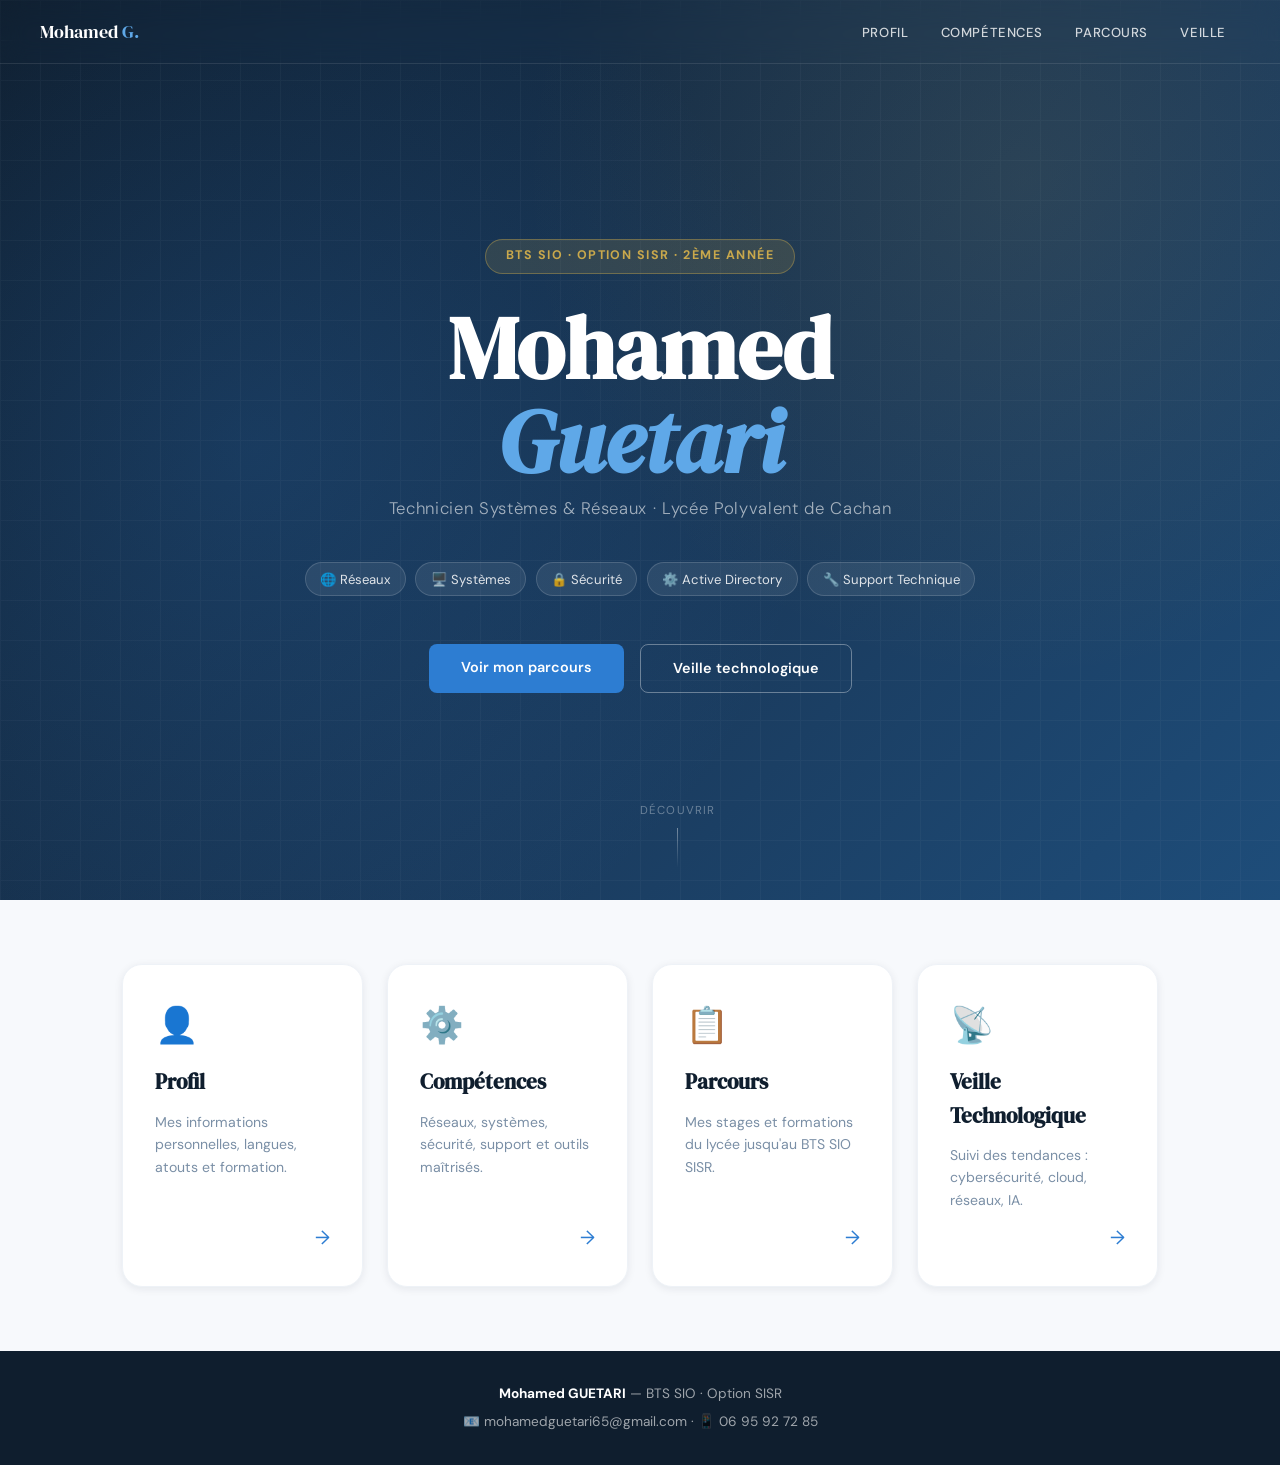
==== index.html @ c725b851 "Add files via upload" ====
<!DOCTYPE html>
<html lang="fr">
<head>
<meta charset="UTF-8">
<meta name="viewport" content="width=device-width, initial-scale=1.0">
<title>Portfolio – Mohamed GUETARI</title>
<link rel="stylesheet" href="shared.css">
<style>
body { padding-top: 0; }
#hero {
  min-height: 100vh;
  background: linear-gradient(135deg, var(--navy) 0%, var(--blue) 60%, #1e4d7a 100%);
  display: flex; align-items: center; justify-content: center;
  text-align: center; padding: 6rem 2rem 4rem;
  position: relative; overflow: hidden;
}
#hero::before {
  content: ''; position: absolute; inset: 0;
  background-image:
    radial-gradient(circle at 20% 50%, rgba(45,125,210,0.18) 0%, transparent 50%),
    radial-gradient(circle at 80% 20%, rgba(201,168,76,0.1) 0%, transparent 40%);
}
.hero-grid {
  position: absolute; inset: 0; opacity: 0.04;
  background-image: linear-gradient(var(--gray-300) 1px, transparent 1px),
                    linear-gradient(90deg, var(--gray-300) 1px, transparent 1px);
  background-size: 40px 40px;
}
.hero-content { position: relative; z-index: 1; max-width: 720px; }
.hero-badge {
  display: inline-block;
  background: rgba(201,168,76,0.15); border: 1px solid rgba(201,168,76,0.4);
  color: var(--gold); font-size: 0.78rem; font-weight: 700;
  letter-spacing: 0.12em; text-transform: uppercase;
  padding: 0.4rem 1.2rem; border-radius: 50px; margin-bottom: 1.8rem;
  animation: fadeUp 0.6s ease both;
}
.hero-name {
  font-family: 'DM Serif Display', serif;
  font-size: clamp(3rem, 8vw, 5.5rem);
  color: white; line-height: 1.05; margin-bottom: 0.5rem;
  animation: fadeUp 0.6s 0.1s ease both;
}
.hero-name em { color: var(--accent-light); font-style: italic; }
.hero-title {
  font-size: 1.05rem; color: rgba(255,255,255,0.6);
  font-weight: 300; margin-bottom: 2.5rem;
  animation: fadeUp 0.6s 0.2s ease both;
  letter-spacing: 0.04em;
}
.hero-tags {
  display: flex; flex-wrap: wrap; gap: 0.6rem;
  justify-content: center; margin-bottom: 3rem;
  animation: fadeUp 0.6s 0.3s ease both;
}
.tag {
  background: rgba(255,255,255,0.08); border: 1px solid rgba(255,255,255,0.15);
  color: rgba(255,255,255,0.85); font-size: 0.82rem;
  padding: 0.35rem 0.9rem; border-radius: 50px;
}
.hero-cta {
  display: flex; gap: 1rem; flex-wrap: wrap; justify-content: center;
  animation: fadeUp 0.6s 0.4s ease both;
}
.btn {
  display: inline-block; padding: 0.75rem 2rem;
  border-radius: 8px; font-weight: 600; font-size: 0.9rem;
  text-decoration: none; transition: all 0.25s;
}
.btn-primary { background: var(--accent); color: white; }
.btn-primary:hover { background: var(--accent-light); transform: translateY(-2px); box-shadow: 0 8px 20px rgba(45,125,210,0.4); }
.btn-outline { background: transparent; border: 1.5px solid rgba(255,255,255,0.35); color: white; }
.btn-outline:hover { border-color: white; transform: translateY(-2px); }

.hero-scroll {
  position: absolute; bottom: 2rem; left: 50%; transform: translateX(-50%);
  display: flex; flex-direction: column; align-items: center; gap: 0.5rem;
  animation: fadeUp 0.6s 0.9s ease both;
}
.hero-scroll span { color: rgba(255,255,255,0.35); font-size: 0.72rem; letter-spacing: 0.1em; text-transform: uppercase; }
.scroll-line {
  width: 1px; height: 40px;
  background: linear-gradient(to bottom, rgba(255,255,255,0.4), transparent);
  animation: scrollPulse 2s ease-in-out infinite;
}
@keyframes scrollPulse { 0%,100%{opacity:.4} 50%{opacity:1} }

/* NAV inside hero page */
nav { background: transparent; border-bottom: 1px solid rgba(255,255,255,0.1); box-shadow: none; }
nav.scrolled { background: rgba(255,255,255,0.95); border-bottom-color: var(--gray-100); box-shadow: var(--shadow-sm); }
nav.scrolled .nav-logo { color: var(--navy); }
nav.scrolled .nav-links a { color: var(--gray-700); }
.nav-logo-hero { font-family: 'DM Serif Display', serif; font-size: 1.15rem; color: white; text-decoration: none; }
.nav-logo-hero span { color: var(--accent-light); }
.nav-links-hero a { color: rgba(255,255,255,0.8); }
.nav-links-hero a:hover { color: white; background: rgba(255,255,255,0.1); }

/* CARDS GRID */
.pages-grid {
  display: grid; grid-template-columns: repeat(auto-fit, minmax(230px, 1fr));
  gap: 1.5rem; max-width: 1100px; margin: 4rem auto; padding: 0 2rem;
}
.page-card {
  background: white; border-radius: var(--radius-lg);
  padding: 2rem; text-decoration: none; color: var(--text);
  border: 1px solid var(--gray-100); box-shadow: var(--shadow-sm);
  transition: all 0.25s; display: flex; flex-direction: column; gap: 0.75rem;
  animation: fadeUp 0.5s ease both;
}
.page-card:hover { transform: translateY(-5px); box-shadow: var(--shadow-lg); border-color: var(--accent-light); }
.page-card-icon { font-size: 2.2rem; }
.page-card h3 { font-family: 'DM Serif Display', serif; font-size: 1.3rem; color: var(--navy); }
.page-card p { font-size: 0.88rem; color: var(--gray-500); flex: 1; }
.page-card-arrow { font-size: 1.2rem; color: var(--accent); align-self: flex-end; transition: transform 0.2s; }
.page-card:hover .page-card-arrow { transform: translateX(4px); }
</style>
</head>
<body>
<nav id="mainNav">
  <a href="index.html" class="nav-logo-hero">Mohamed <span>G.</span></a>
  <ul class="nav-links nav-links-hero">
    <li><a href="profil.html">Profil</a></li>
    <li><a href="competences.html">Compétences</a></li>
    <li><a href="parcours.html">Parcours</a></li>
    <li><a href="veille.html">Veille</a></li>
  </ul>
</nav>

<section id="hero">
  <div class="hero-grid"></div>
  <div class="hero-content">
    <div class="hero-badge">BTS SIO · Option SISR · 2ème année</div>
    <h1 class="hero-name">Mohamed<br><em>Guetari</em></h1>
    <p class="hero-title">Technicien Systèmes & Réseaux · Lycée Polyvalent de Cachan</p>
    <div class="hero-tags">
      <span class="tag">🌐 Réseaux</span>
      <span class="tag">🖥️ Systèmes</span>
      <span class="tag">🔒 Sécurité</span>
      <span class="tag">⚙️ Active Directory</span>
      <span class="tag">🔧 Support Technique</span>
    </div>
    <div class="hero-cta">
      <a href="parcours.html" class="btn btn-primary">Voir mon parcours</a>
      <a href="veille.html" class="btn btn-outline">Veille technologique</a>
    </div>
  </div>
  <div class="hero-scroll">
    <span>Découvrir</span>
    <div class="scroll-line"></div>
  </div>
</section>

<div class="pages-grid">
  <a href="profil.html" class="page-card" style="animation-delay:0.1s">
    <div class="page-card-icon">👤</div>
    <h3>Profil</h3>
    <p>Mes informations personnelles, langues, atouts et formation.</p>
    <div class="page-card-arrow">→</div>
  </a>
  <a href="competences.html" class="page-card" style="animation-delay:0.2s">
    <div class="page-card-icon">⚙️</div>
    <h3>Compétences</h3>
    <p>Réseaux, systèmes, sécurité, support et outils maîtrisés.</p>
    <div class="page-card-arrow">→</div>
  </a>
  <a href="parcours.html" class="page-card" style="animation-delay:0.3s">
    <div class="page-card-icon">📋</div>
    <h3>Parcours</h3>
    <p>Mes stages et formations du lycée jusqu'au BTS SIO SISR.</p>
    <div class="page-card-arrow">→</div>
  </a>
  <a href="veille.html" class="page-card" style="animation-delay:0.4s">
    <div class="page-card-icon">📡</div>
    <h3>Veille Technologique</h3>
    <p>Suivi des tendances : cybersécurité, cloud, réseaux, IA.</p>
    <div class="page-card-arrow">→</div>
  </a>
</div>

<footer>
  <p><strong>Mohamed GUETARI</strong> — BTS SIO · Option SISR</p>
  <p style="margin-top:0.4rem">📧 mohamedguetari65@gmail.com · 📱 06 95 92 72 85</p>
</footer>

<script>
  window.addEventListener('scroll', () => {
    document.getElementById('mainNav').classList.toggle('scrolled', window.scrollY > 80);
  });
</script>
</body>
</html>
---- shared.css ----
@import url('https://fonts.googleapis.com/css2?family=DM+Serif+Display:ital@0;1&family=DM+Sans:wght@300;400;500;600&display=swap');

:root {
  --navy: #0f1e2e;
  --blue: #1a3a5c;
  --accent: #2d7dd2;
  --accent-light: #5fa8e8;
  --gold: #c9a84c;
  --white: #ffffff;
  --off-white: #f7f9fc;
  --gray-100: #eef2f7;
  --gray-300: #c8d3df;
  --gray-500: #7a8fa6;
  --gray-700: #3d5166;
  --text: #1a2533;
  --shadow-sm: 0 2px 8px rgba(15,30,46,0.08);
  --shadow-md: 0 6px 24px rgba(15,30,46,0.12);
  --shadow-lg: 0 16px 48px rgba(15,30,46,0.16);
  --radius: 12px;
  --radius-lg: 20px;
}

* { margin: 0; padding: 0; box-sizing: border-box; }
html { scroll-behavior: smooth; }
body {
  font-family: 'DM Sans', sans-serif;
  background: var(--off-white);
  color: var(--text);
  line-height: 1.6;
  padding-top: 64px;
}

/* NAV */
nav {
  position: fixed; top: 0; left: 0; right: 0; z-index: 100;
  background: rgba(255,255,255,0.95);
  backdrop-filter: blur(12px);
  border-bottom: 1px solid var(--gray-100);
  padding: 0 2.5rem;
  display: flex; align-items: center; justify-content: space-between;
  height: 64px;
  box-shadow: var(--shadow-sm);
}
.nav-logo {
  font-family: 'DM Serif Display', serif;
  font-size: 1.15rem; color: var(--navy); text-decoration: none;
}
.nav-logo span { color: var(--accent); }
.nav-links { display: flex; gap: 0.25rem; list-style: none; }
.nav-links a {
  text-decoration: none; color: var(--gray-700);
  font-size: 0.82rem; font-weight: 500; letter-spacing: 0.04em;
  text-transform: uppercase; padding: 0.5rem 0.9rem; border-radius: 8px;
  transition: all 0.2s;
}
.nav-links a:hover { color: var(--accent); background: var(--gray-100); }
.nav-links a.active { color: var(--accent); background: #e3f0fb; }

/* PAGE HEADER */
.page-header {
  background: linear-gradient(135deg, var(--navy) 0%, var(--blue) 100%);
  padding: 4rem 2rem 3rem;
  text-align: center;
  position: relative; overflow: hidden;
}
.page-header::before {
  content: ''; position: absolute; inset: 0;
  background-image: linear-gradient(var(--gray-300) 1px, transparent 1px),
                    linear-gradient(90deg, var(--gray-300) 1px, transparent 1px);
  background-size: 40px 40px; opacity: 0.04;
}
.page-header-badge {
  display: inline-block;
  background: rgba(201,168,76,0.15); border: 1px solid rgba(201,168,76,0.4);
  color: var(--gold); font-size: 0.75rem; font-weight: 700;
  letter-spacing: 0.12em; text-transform: uppercase;
  padding: 0.35rem 1.2rem; border-radius: 50px; margin-bottom: 1rem;
}
.page-header h1 {
  font-family: 'DM Serif Display', serif;
  font-size: clamp(2rem, 5vw, 3.5rem); color: white; line-height: 1.1;
  position: relative;
}
.page-header p { color: rgba(255,255,255,0.6); margin-top: 0.75rem; font-size: 1rem; }

/* CONTENT */
.content { max-width: 1100px; margin: 0 auto; padding: 4rem 2rem 6rem; }
.section-label {
  display: inline-flex; align-items: center; gap: 0.5rem;
  font-size: 0.75rem; font-weight: 700; letter-spacing: 0.15em;
  text-transform: uppercase; color: var(--accent); margin-bottom: 0.5rem;
}
.section-label::before { content: ''; display: block; width: 24px; height: 2px; background: var(--accent); }
.section-title {
  font-family: 'DM Serif Display', serif;
  font-size: clamp(1.6rem, 3vw, 2.2rem); color: var(--navy); margin-bottom: 0.5rem;
}
.section-sub { color: var(--gray-500); font-size: 0.95rem; margin-bottom: 2.5rem; }

/* FOOTER */
footer {
  background: var(--navy); color: rgba(255,255,255,0.6);
  text-align: center; padding: 2rem;
  font-size: 0.85rem;
}
footer strong { color: white; }

/* CARDS */
.card {
  background: white; border-radius: var(--radius); padding: 1.75rem;
  border: 1px solid var(--gray-100); box-shadow: var(--shadow-sm);
  transition: transform 0.25s, box-shadow 0.25s;
}
.card:hover { transform: translateY(-3px); box-shadow: var(--shadow-md); }

@keyframes fadeUp {
  from { opacity: 0; transform: translateY(18px); }
  to { opacity: 1; transform: translateY(0); }
}
.fade { animation: fadeUp 0.5s ease both; }

@media (max-width: 768px) {
  .nav-links a span { display: none; }
  nav { padding: 0 1rem; }
}
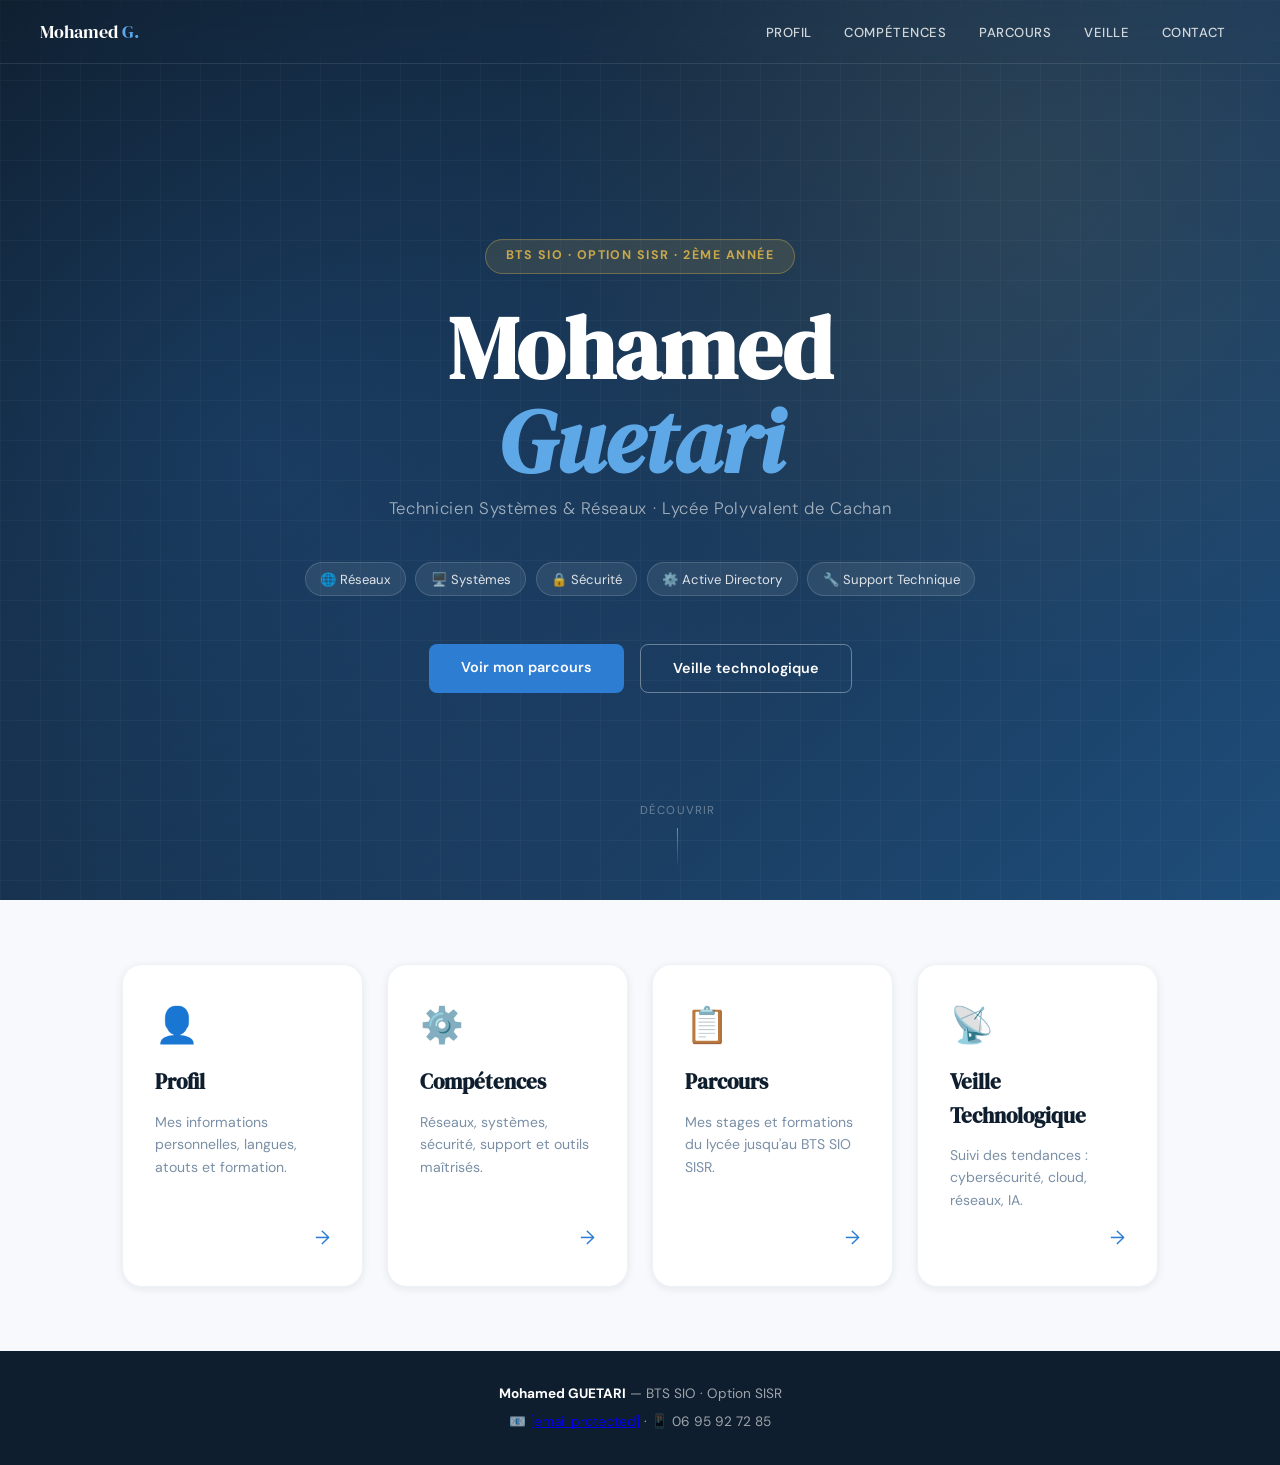
==== commit 7e1ae428: "Add files via upload" ====
--- a/index.html
+++ b/index.html
@@ -123,6 +123,7 @@
     <li><a href="competences.html">Compétences</a></li>
     <li><a href="parcours.html">Parcours</a></li>
     <li><a href="veille.html">Veille</a></li>
+    <li><a href="contact on website.html">Contact</a></li>
   </ul>
 </nav>
 
@@ -179,13 +180,7 @@
 
 <footer>
   <p><strong>Mohamed GUETARI</strong> — BTS SIO · Option SISR</p>
-  <p style="margin-top:0.4rem">📧 mohamedguetari65@gmail.com · 📱 06 95 92 72 85</p>
+  <p style="margin-top:0.4rem">📧 <a href="/cdn-cgi/l/email-protection" class="__cf_email__" data-cfemail="a0cdcfc8c1cdc5c4c7d5c5d4c1d2c99695e0c7cdc1c9cc8ec3cfcd">[email&#160;protected]</a> · 📱 06 95 92 72 85</p>
 </footer>
 
-<script>
-  window.addEventListener('scroll', () => {
-    document.getElementById('mainNav').classList.toggle('scrolled', window.scrollY > 80);
-  });
-</script>
-</body>
-</html>
+<script data-cfasync="false" src="/cdn-cgi/scr
